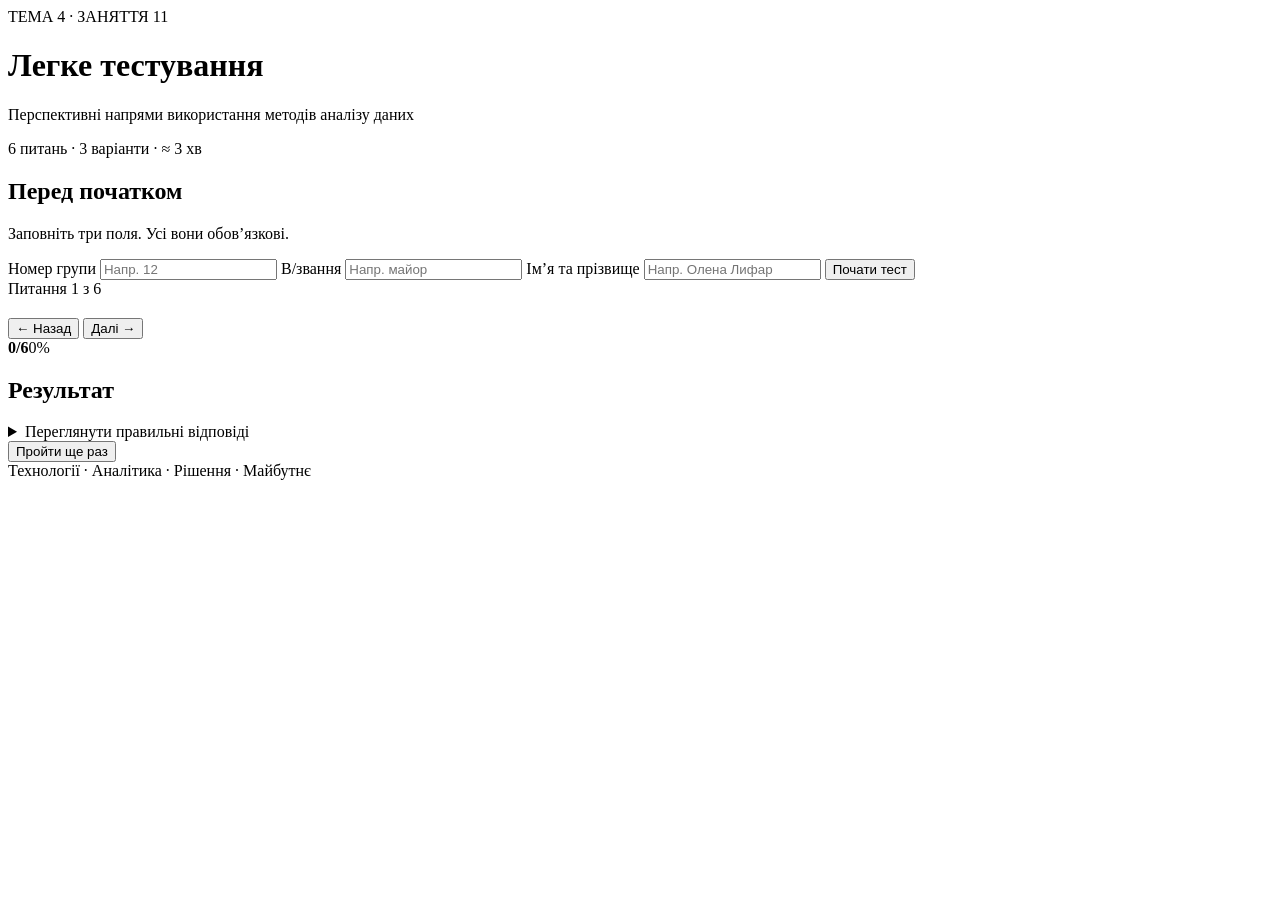
==== site/index.html @ 571bb3b1 "Add mobile quiz for lesson 4.11" ====
<!doctype html>
<html lang="uk">
<head>
  <meta charset="utf-8">
  <meta name="viewport" content="width=device-width,initial-scale=1">
  <meta name="theme-color" content="#07172b">
  <title>Тест 4.11 — перспективні напрями аналізу даних</title>
  <link rel="stylesheet" href="styles.css">
</head>
<body>
  <main class="shell">
    <header class="hero">
      <div class="eyebrow">ТЕМА 4 · ЗАНЯТТЯ 11</div>
      <h1>Легке тестування</h1>
      <p>Перспективні напрями використання методів аналізу даних</p>
    </header>

    <section id="startScreen" class="card">
      <div class="badge">6 питань · 3 варіанти · ≈ 3 хв</div>
      <h2>Перед початком</h2>
      <p class="muted">Заповніть три поля. Усі вони обов’язкові.</p>
      <form id="identityForm" class="form-grid">
        <label>Номер групи
          <input id="group" name="group" required maxlength="40" autocomplete="off" placeholder="Напр. 12">
        </label>
        <label>В/звання
          <input id="rank" name="rank" required maxlength="80" autocomplete="off" placeholder="Напр. майор">
        </label>
        <label class="wide">Ім’я та прізвище
          <input id="name" name="name" required maxlength="120" autocomplete="name" placeholder="Напр. Олена Лифар">
        </label>
        <button class="primary wide" type="submit">Почати тест</button>
      </form>
    </section>

    <section id="quizScreen" class="card hidden" aria-live="polite">
      <div class="topline">
        <span id="questionCounter">Питання 1 з 6</span>
        <span id="participant"></span>
      </div>
      <div class="progress"><div id="progressBar"></div></div>
      <h2 id="questionText"></h2>
      <div id="answers" class="answers"></div>
      <div class="nav">
        <button id="prevBtn" class="secondary" type="button">← Назад</button>
        <button id="nextBtn" class="primary" type="button">Далі →</button>
      </div>
    </section>

    <section id="resultScreen" class="card hidden">
      <div id="scoreRing" class="score-ring"><strong id="scoreText">0/6</strong><span id="percentText">0%</span></div>
      <h2 id="resultTitle">Результат</h2>
      <p id="resultMessage" class="muted"></p>
      <div id="syncStatus" class="sync"></div>
      <details>
        <summary>Переглянути правильні відповіді</summary>
        <div id="review" class="review"></div>
      </details>
      <button id="retryBtn" class="secondary" type="button">Пройти ще раз</button>
    </section>

    <footer>Технології · Аналітика · Рішення · Майбутнє</footer>
  </main>
  <script src="app.js"></script>
</body>
</html>
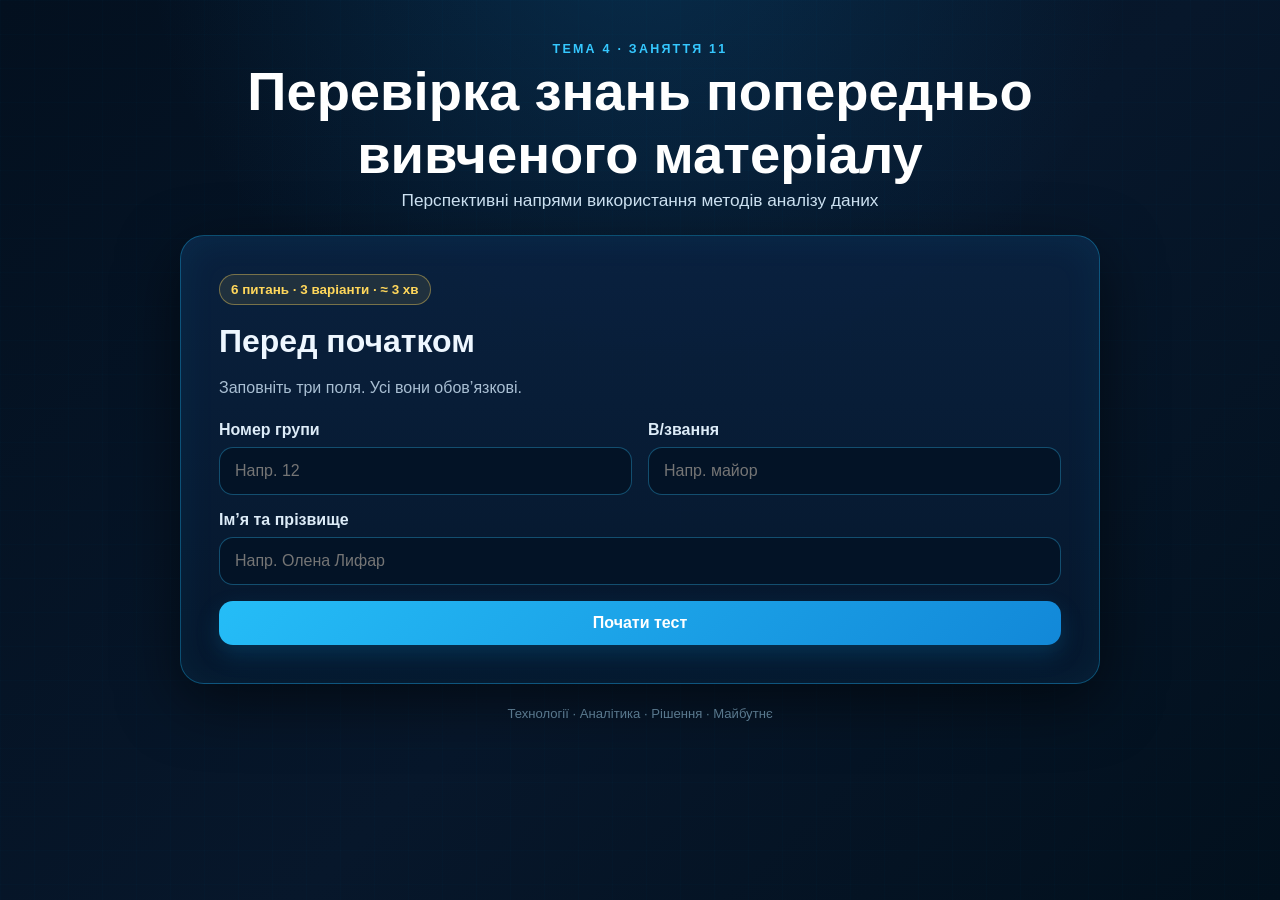
==== commit 42d77d62: "Rename quiz heading to knowledge review" ====
--- a/site/index.html
+++ b/site/index.html
@@ -11,7 +11,7 @@
   <main class="shell">
     <header class="hero">
       <div class="eyebrow">ТЕМА 4 · ЗАНЯТТЯ 11</div>
-      <h1>Легке тестування</h1>
+      <h1>Перевірка знань попередньо вивченого матеріалу</h1>
       <p>Перспективні напрями використання методів аналізу даних</p>
     </header>
 
--- a/site/styles.css
+++ b/site/styles.css
@@ -0,0 +1,40 @@
+:root{
+  --bg:#03101f;--panel:#071c33ee;--panel2:#0b2745;--line:#19bfff55;
+  --cyan:#35c8ff;--gold:#ffd75b;--text:#eef7ff;--muted:#a9bfd3;
+  --ok:#5ee28a;--bad:#ff6b6b;--shadow:0 18px 60px #0008
+}
+*{box-sizing:border-box}html{font-family:Inter,Segoe UI,Arial,sans-serif;background:var(--bg);color:var(--text)}
+body{margin:0;min-height:100vh;background:
+radial-gradient(circle at 50% -10%,#0d5f9855,transparent 42%),
+linear-gradient(135deg,#03101f,#07172b 55%,#02101d)}
+body:before{content:"";position:fixed;inset:0;pointer-events:none;opacity:.18;background-image:
+linear-gradient(#35c8ff18 1px,transparent 1px),linear-gradient(90deg,#35c8ff18 1px,transparent 1px);background-size:34px 34px}
+.shell{width:min(920px,92vw);margin:0 auto;padding:34px 0 24px}
+.hero{text-align:center;margin:8px 0 24px}
+.eyebrow{color:var(--cyan);letter-spacing:.18em;font-weight:800;font-size:.78rem}
+h1{font-size:clamp(2rem,5vw,3.4rem);margin:.25rem 0;color:white}
+.hero p{margin:0;color:#d0e5f5;font-size:1.08rem}
+.card{position:relative;background:linear-gradient(180deg,#0a2240ef,#06172cef);border:1px solid var(--line);border-radius:24px;padding:clamp(22px,4vw,38px);box-shadow:var(--shadow);overflow:hidden}
+.card:after{content:"";position:absolute;inset:0;pointer-events:none;border-radius:24px;box-shadow:inset 0 0 38px #16bfff12}
+.hidden{display:none!important}.badge{display:inline-block;padding:7px 11px;border-radius:999px;background:#ffd75b18;border:1px solid #ffd75b66;color:var(--gold);font-weight:800;font-size:.84rem}
+h2{font-size:clamp(1.35rem,3vw,2rem);margin:18px 0 12px}.muted{color:var(--muted);line-height:1.55}
+.form-grid{display:grid;grid-template-columns:1fr 1fr;gap:16px;margin-top:20px}.wide{grid-column:1/-1}
+label{display:flex;flex-direction:column;gap:8px;font-weight:750;color:#ddecf8}
+input{width:100%;border:1px solid #2ba9dc66;border-radius:14px;background:#031326;color:white;padding:14px 15px;font-size:1rem;outline:none}
+input:focus{border-color:var(--cyan);box-shadow:0 0 0 3px #35c8ff1f}
+button{border:0;border-radius:14px;padding:13px 18px;font-size:1rem;font-weight:850;cursor:pointer;transition:.18s transform,.18s opacity}
+button:hover{transform:translateY(-1px)}button:disabled{opacity:.45;cursor:not-allowed;transform:none}
+.primary{background:linear-gradient(135deg,#25bdf7,#1288d8);color:white;box-shadow:0 10px 24px #009ce833}
+.secondary{background:#0b2948;color:#dff5ff;border:1px solid #2caee366}
+.topline{display:flex;justify-content:space-between;gap:16px;color:var(--muted);font-size:.9rem}
+.progress{height:8px;background:#03101f;border-radius:99px;margin:14px 0 26px;overflow:hidden}.progress>div{height:100%;width:0;background:linear-gradient(90deg,var(--cyan),var(--gold));transition:width .25s}
+.answers{display:grid;gap:12px;margin:20px 0 26px}.answer{display:flex;align-items:flex-start;gap:12px;padding:15px 16px;border:1px solid #2aaee34f;border-radius:16px;background:#061a30;cursor:pointer;line-height:1.4}
+.answer:hover{border-color:#35c8ff99;background:#08233f}.answer.selected{border-color:var(--gold);box-shadow:0 0 0 2px #ffd75b20;background:#17283a}
+.answer input{width:auto;margin-top:3px;accent-color:#ffd75b}.letter{display:grid;place-items:center;min-width:30px;height:30px;border-radius:50%;background:#0b3154;color:var(--cyan);font-weight:900}
+.nav{display:flex;justify-content:space-between;gap:12px}
+.score-ring{width:150px;height:150px;margin:2px auto 18px;border-radius:50%;display:grid;place-content:center;text-align:center;border:10px solid #35c8ff55;box-shadow:inset 0 0 38px #35c8ff18,0 0 32px #35c8ff14}.score-ring strong{font-size:2rem}.score-ring span{color:var(--gold);font-weight:900}
+#resultScreen{text-align:center}.sync{margin:18px auto;padding:12px 14px;border-radius:14px;max-width:620px;background:#05172b;border:1px solid #2aaee344;color:#d7eafb}
+details{text-align:left;margin:20px 0}summary{cursor:pointer;color:var(--cyan);font-weight:800}.review{display:grid;gap:10px;margin-top:14px}
+.review-item{padding:12px 14px;border-radius:12px;background:#07182c;border-left:4px solid var(--ok)}.review-item.wrong{border-left-color:var(--bad)}.review-item b{display:block;margin-bottom:4px}
+footer{text-align:center;color:#6e93ad;font-size:.82rem;padding:22px 0}
+@media(max-width:640px){.shell{padding-top:18px}.form-grid{grid-template-columns:1fr}.wide{grid-column:auto}.card{border-radius:18px}.topline{flex-direction:column}.nav button{flex:1}}
